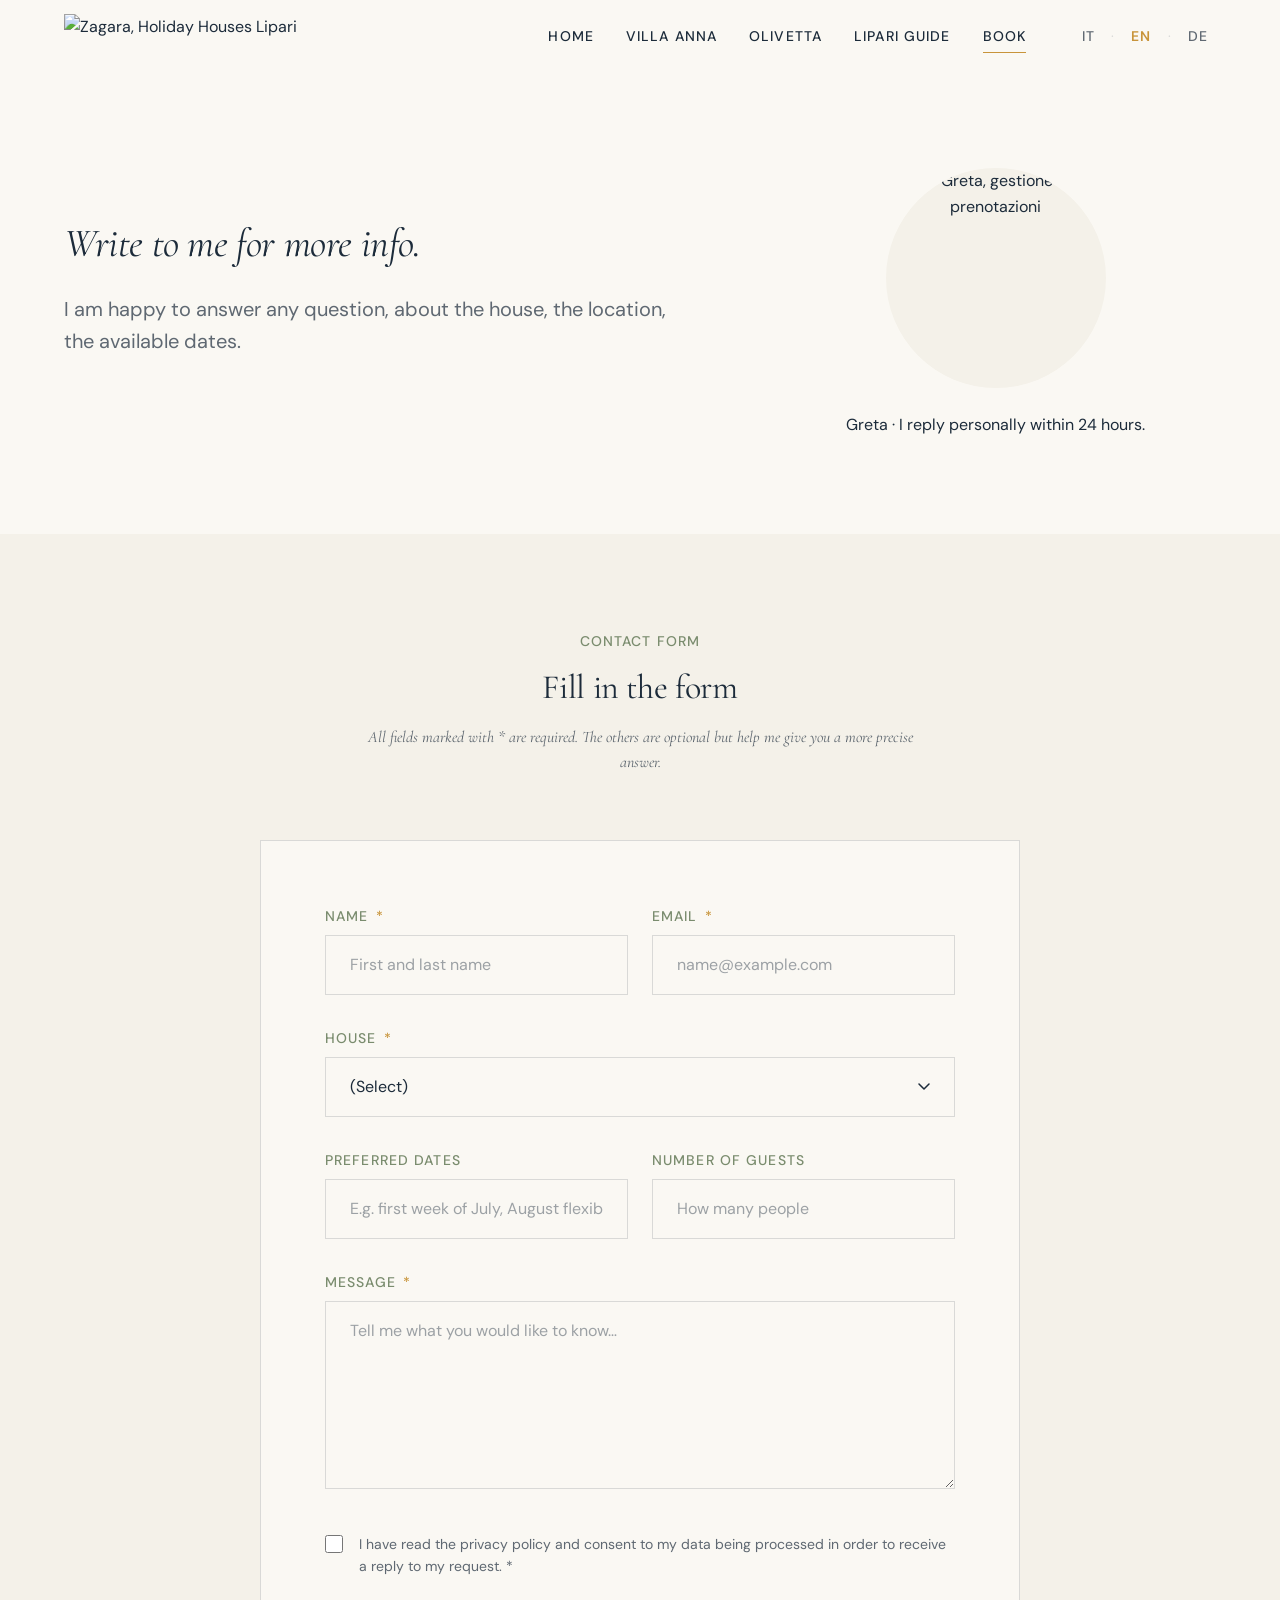
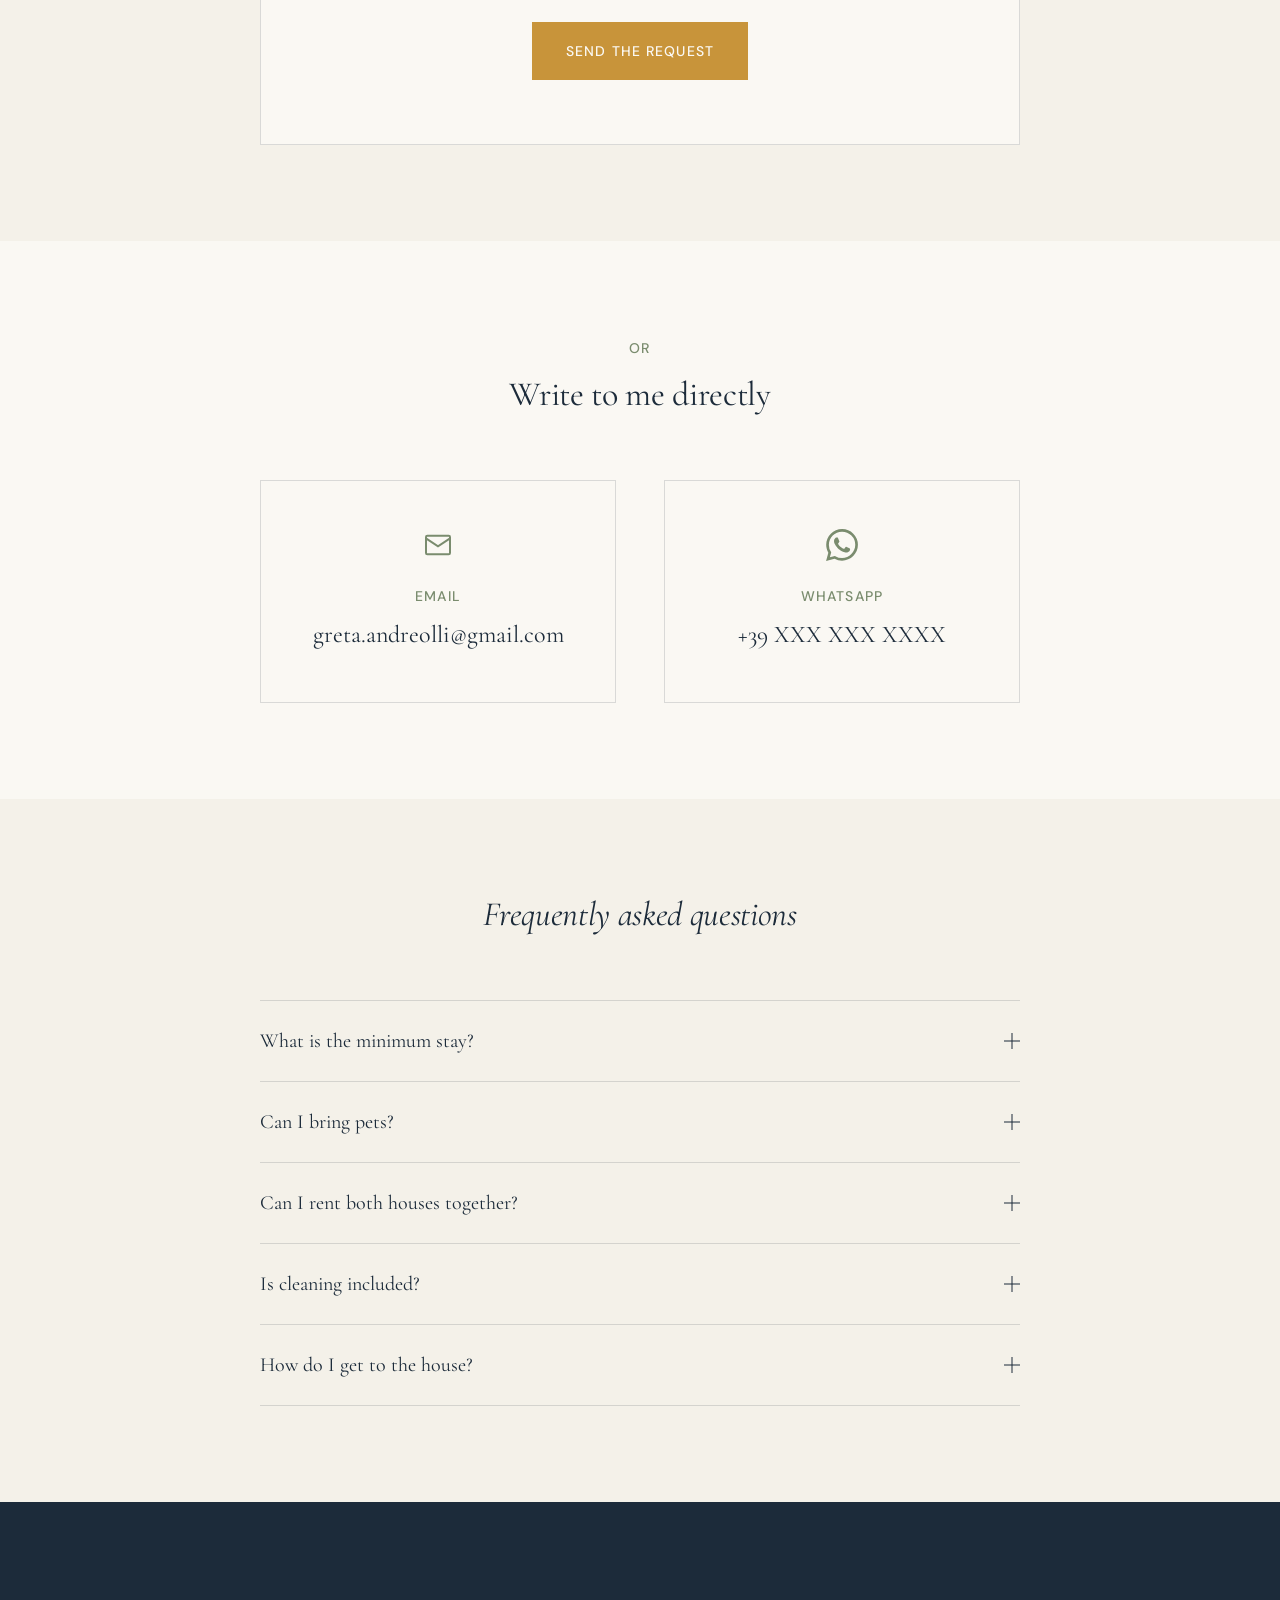
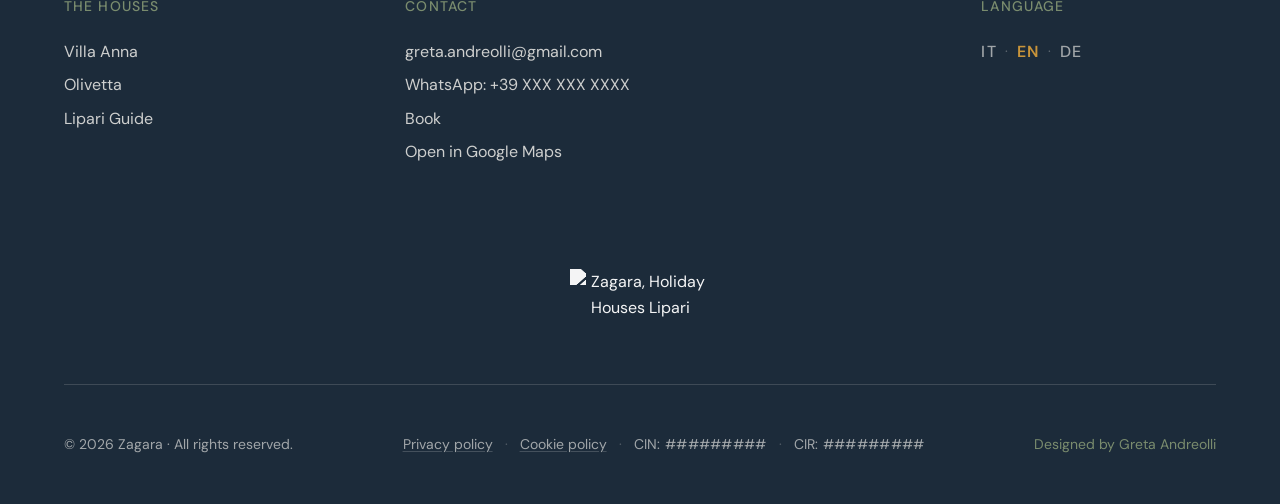
==== contatti.html @ 68ab2560 "Add files via upload" ====
<!DOCTYPE html>
<html lang="it" data-i18n-title="contact.title" data-i18n-description="contact.description">
<head>
  <meta charset="UTF-8">
  <meta name="viewport" content="width=device-width, initial-scale=1.0">
  <title>Contatti & Prenotazioni · Zagara Lipari</title>
  <meta name="description" content="Scrivimi per informazioni o prenotazioni a Villa Anna o Olivetta. Risposta entro 24 ore.">

  <link rel="icon" type="image/svg+xml" href="assets/svg/simbolo-logo.svg">

  <link rel="preconnect" href="https://fonts.googleapis.com">
  <link rel="preconnect" href="https://fonts.gstatic.com" crossorigin>
  <link href="https://fonts.googleapis.com/css2?family=Cormorant+Garamond:ital,wght@0,400;0,600;1,400&family=DM+Sans:wght@400;500;600;700&display=swap" rel="stylesheet">

  <link rel="stylesheet" href="css/1-variables.css">
  <link rel="stylesheet" href="css/2-reset.css">
  <link rel="stylesheet" href="css/3-base.css">
  <link rel="stylesheet" href="css/4-layout.css">
  <link rel="stylesheet" href="css/5-components.css">
  <link rel="stylesheet" href="css/7-contatti.css">
</head>
<body>

  <div id="site-header"></div>

  <main>

    <!-- ============================================================
         HERO CONTATTI
         Registro: singolare-Greta (coerente con firma "— Greta"
         delle CTA delle pagine casa).
         ============================================================ -->
    <section class="contact-hero">
      <div class="container">
        <div class="contact-hero__grid">

          <div class="fade-in">
            <h1 class="contact-hero__title" data-i18n="contact.heroTitle">
              Scrivimi per maggiori info.
            </h1>
            <p class="contact-hero__intro" data-i18n="contact.heroIntro">
              Sono disponibile a rispondere a qualsiasi domanda: sulla casa, sulla posizione, sui periodi disponibili. 
            </p>
          </div>

          <div class="contact-hero__photo">
           <div class="contact-hero__photo-wrapper">
             <img src="assets/jpg/foto-greta.jpg" alt="Greta, gestione e prenotazioni" width="220" height="220" fetchpriority="high">
           </div>
             <p class="contact-hero__caption" data-i18n="contact.photoCaption">
             Greta · Rispondo personalmente entro 24 ore.
             </p>
         </div>

        </div>
      </div>
    </section>

    <!-- ============================================================
         FORM DI CONTATTO — canale principale
         Backend: Formspree (AJAX).
         Quando hai l'endpoint, sostituisci INSERISCI_TUO_ENDPOINT
         nell'attributo action qui sotto (es. action="https://formspree.io/f/xayzqkpw").
         Il submit è gestito da JavaScript (vedi js/contact-form.js):
         intercetta l'invio, manda via fetch JSON, mostra messaggio
         inline di conferma o errore senza ricaricare la pagina.
         ============================================================ -->
    <section class="contact-form-section">
      <div class="container">
        <div class="contact-form-section__inner">

          <div class="section-header section-header--center fade-in">
            <span class="section-header__eyebrow" data-i18n="contact.formEyebrow">Modulo di contatto</span>
            <h2 class="section-header__title" data-i18n="contact.formTitle">Compila il modulo</h2>
            <p class="section-header__subtitle" data-i18n="contact.formSubtitle">
              Tutti i campi con * sono obbligatori. Gli altri sono opzionali ma aiutano a darti una risposta più precisa.
            </p>
          </div>

          <!-- Wrapper: contiene il form E i messaggi di stato.
               JS aggiunge .is-success o .is-error al wrapper per
               nascondere/mostrare le sezioni giuste. -->
          <div class="contact-form-wrapper fade-in delay-1" data-form-wrapper>

            <form class="contact-form"
                  action="https://formspree.io/f/INSERISCI_TUO_ENDPOINT"
                  method="POST"
                  data-contact-form
                  novalidate>

              <!-- Honeypot anti-spam: invisibile agli umani, i bot lo riempiono.
                   Se questo campo arriva non vuoto, JS interrompe l'invio. -->
              <div class="contact-form__honeypot" aria-hidden="true">
                <label for="cf-website">Non compilare questo campo</label>
                <input type="text" id="cf-website" name="_gotcha" tabindex="-1" autocomplete="off">
              </div>

              <!-- Riga 1: Nome + Email -->
              <div class="contact-form__row">
                <div class="contact-form__field">
                  <label for="cf-name" class="contact-form__label">
                    <span data-i18n="contact.fieldName">Nome</span>
                    <span class="contact-form__required" aria-hidden="true">*</span>
                  </label>
                  <input type="text"
                         id="cf-name"
                         name="name"
                         class="contact-form__input"
                         required
                         autocomplete="given-name"
                         data-i18n-attr="placeholder:contact.fieldNamePlaceholder"
                         placeholder="Nome e Cognome">
                </div>

                <div class="contact-form__field">
                  <label for="cf-email" class="contact-form__label">
                    <span data-i18n="contact.fieldEmail">Email</span>
                    <span class="contact-form__required" aria-hidden="true">*</span>
                  </label>
                  <input type="email"
                         id="cf-email"
                         name="email"
                         class="contact-form__input"
                         required
                         autocomplete="email"
                         data-i18n-attr="placeholder:contact.fieldEmailPlaceholder"
                         placeholder="nome@esempio.com">
                </div>
              </div>

              <!-- Riga 2: Casa (select) -->
              <div class="contact-form__field">
                <label for="cf-house" class="contact-form__label">
                  <span data-i18n="contact.fieldHouse">Casa</span>
                  <span class="contact-form__required" aria-hidden="true">*</span>
                </label>
                <select id="cf-house"
                        name="house"
                        class="contact-form__select"
                        required>
                  <option value="" disabled selected data-i18n="contact.fieldHouseOption0">— Seleziona —</option>
                  <option value="Villa Anna" data-i18n="contact.fieldHouseOption1">Villa Anna</option>
                  <option value="Olivetta" data-i18n="contact.fieldHouseOption2">Olivetta</option>
                  <option value="Entrambe" data-i18n="contact.fieldHouseOption3">Entrambe</option>
                  <option value="Non so ancora" data-i18n="contact.fieldHouseOption4">Non so ancora</option>
                </select>
              </div>

              <!-- Riga 3: Periodo + Ospiti -->
              <div class="contact-form__row">
                <div class="contact-form__field">
                  <label for="cf-period" class="contact-form__label">
                    <span data-i18n="contact.fieldPeriod">Periodo previsto</span>
                  </label>
                  <input type="text"
                         id="cf-period"
                         name="period"
                         class="contact-form__input"
                         data-i18n-attr="placeholder:contact.fieldPeriodPlaceholder"
                         placeholder="Es. prima settimana di luglio, agosto flessibile…">
                </div>

                <div class="contact-form__field">
                  <label for="cf-guests" class="contact-form__label">
                    <span data-i18n="contact.fieldGuests">Numero di ospiti</span>
                  </label>
                  <input type="number"
                         id="cf-guests"
                         name="guests"
                         class="contact-form__input"
                         min="1"
                         max="20"
                         inputmode="numeric"
                         data-i18n-attr="placeholder:contact.fieldGuestsPlaceholder"
                         placeholder="Quante persone">
                </div>
              </div>

              <!-- Riga 4: Messaggio -->
              <div class="contact-form__field">
                <label for="cf-message" class="contact-form__label">
                  <span data-i18n="contact.fieldMessage">Messaggio</span>
                  <span class="contact-form__required" aria-hidden="true">*</span>
                </label>
                <textarea id="cf-message"
                          name="message"
                          class="contact-form__textarea"
                          rows="6"
                          required
                          minlength="10"
                          data-i18n-attr="placeholder:contact.fieldMessagePlaceholder"
                          placeholder="Raccontami cosa ti serve sapere…"></textarea>
              </div>

              <!-- Riga 5: Consenso privacy -->
              <div class="contact-form__field contact-form__field--privacy">
                <label class="contact-form__checkbox-label" for="cf-privacy">
                  <input type="checkbox"
                         id="cf-privacy"
                         name="privacy"
                         class="contact-form__checkbox"
                         required>
                  <span class="contact-form__checkbox-text" data-i18n="contact.fieldPrivacy">
                    Ho letto la <a href="#" class="contact-form__privacy-link" data-i18n="contact.fieldPrivacyLink">privacy policy</a> e acconsento al trattamento dei miei dati per ricevere risposta alla mia richiesta. *
                  </span>
                </label>
              </div>

              <!-- Riga 6: Bottone invia -->
              <div class="contact-form__actions">
                <button type="submit" class="btn btn--primary contact-form__submit" data-form-submit>
                  <span class="contact-form__submit-label" data-i18n="contact.formSubmit">Invia la richiesta</span>
                  <span class="contact-form__submit-loader" aria-hidden="true">
                    <span class="contact-form__loader-dot"></span>
                    <span class="contact-form__loader-dot"></span>
                    <span class="contact-form__loader-dot"></span>
                  </span>
                </button>
              </div>

            </form>

            <!-- Messaggio di SUCCESSO inline (nascosto di default, JS lo mostra) -->
            <div class="contact-form-status contact-form-status--success" data-form-success role="status" aria-live="polite">
              <div class="contact-form-status__icon" aria-hidden="true">
                <svg viewBox="0 0 24 24" fill="none" stroke="currentColor" stroke-width="2" stroke-linecap="round" stroke-linejoin="round">
                  <path d="M5 12l5 5L20 7"/>
                </svg>
              </div>
              <h3 class="contact-form-status__title" data-i18n="contact.successTitle">
                Messaggio inviato.
              </h3>
              <p class="contact-form-status__text" data-i18n="contact.successText">
                Grazie per avermi scritto. Ti rispondo entro 24 ore con tutte le informazioni che ti servono.
              </p>
              <p class="contact-form-status__signature" data-i18n="contact.successSignature">
                — Greta
              </p>
            </div>

            <!-- Messaggio di ERRORE inline (nascosto di default, JS lo mostra) -->
            <div class="contact-form-status contact-form-status--error" data-form-error role="alert" aria-live="assertive">
              <div class="contact-form-status__icon" aria-hidden="true">
                <svg viewBox="0 0 24 24" fill="none" stroke="currentColor" stroke-width="2" stroke-linecap="round" stroke-linejoin="round">
                  <circle cx="12" cy="12" r="10"/>
                  <path d="M12 8v4"/>
                  <path d="M12 16h.01"/>
                </svg>
              </div>
              <h3 class="contact-form-status__title" data-i18n="contact.errorTitle">
                Qualcosa è andato storto.
              </h3>
              <p class="contact-form-status__text" data-i18n="contact.errorText">
                Non sono riuscita a inviare il messaggio. Puoi riprovare oppure scrivermi direttamente su WhatsApp o via email.
              </p>
              <button type="button" class="btn btn--dark contact-form-status__retry" data-form-retry data-i18n="contact.errorRetry">
                Riprova
              </button>
            </div>

          </div>

        </div>
      </div>
    </section>

    <!-- ============================================================
         CONTATTI RAPIDI — alternative al form
         Posizionati DOPO il form: chi vuole il canale veloce
         lo trova qui sotto, ma il canale principale è il form.
         ============================================================ -->
    <section class="contact-methods">
      <div class="container">

        <div class="section-header section-header--center fade-in">
          <span class="section-header__eyebrow" data-i18n="contact.methodsEyebrow">Oppure</span>
          <h2 class="section-header__title" data-i18n="contact.methodsTitle">Scrivimi direttamente</h2>
        </div>

        <div class="contact-methods__grid">

          <a href="mailto:greta.andreolli@gmail.com" class="contact-method fade-in">
            <div class="contact-method__icon">
              <svg viewBox="0 0 24 24" fill="none" stroke="currentColor" stroke-width="1.5" aria-hidden="true">
                <rect x="3" y="5" width="18" height="14" rx="1"/>
                <path d="M3 7l9 6 9-6"/>
              </svg>
            </div>
            <span class="contact-method__label" data-i18n="contact.methodEmailLabel">Email</span>
            <span class="contact-method__value">greta.andreolli@gmail.com</span>
          </a>

          <a href="https://wa.me/39XXXXXXXXXX"
             target="_blank"
             rel="noopener"
             class="contact-method fade-in delay-1">
            <div class="contact-method__icon">
              <svg viewBox="0 0 24 24" fill="currentColor" aria-hidden="true">
                <path d="M17.472 14.382c-.297-.149-1.758-.867-2.03-.967-.273-.099-.471-.148-.67.15-.197.297-.767.966-.94 1.164-.173.199-.347.223-.644.075-.297-.15-1.255-.463-2.39-1.475-.883-.788-1.48-1.761-1.653-2.059-.173-.297-.018-.458.13-.606.134-.133.298-.347.446-.52.149-.174.198-.298.298-.497.099-.198.05-.371-.025-.52-.075-.149-.669-1.612-.916-2.207-.242-.579-.487-.5-.669-.51-.173-.008-.371-.01-.57-.01-.198 0-.52.074-.792.372-.272.297-1.04 1.016-1.04 2.479 0 1.462 1.065 2.875 1.213 3.074.149.198 2.096 3.2 5.077 4.487.709.306 1.262.489 1.694.625.712.227 1.36.195 1.871.118.571-.085 1.758-.719 2.006-1.413.248-.694.248-1.289.173-1.413-.074-.124-.272-.198-.57-.347m-5.421 7.403h-.004a9.87 9.87 0 01-5.031-1.378l-.361-.214-3.741.982.998-3.648-.235-.374a9.86 9.86 0 01-1.51-5.26c.001-5.45 4.436-9.884 9.888-9.884 2.64 0 5.122 1.03 6.988 2.898a9.825 9.825 0 012.893 6.994c-.003 5.45-4.437 9.884-9.885 9.884m8.413-18.297A11.815 11.815 0 0012.05 0C5.495 0 .16 5.335.157 11.892c0 2.096.547 4.142 1.588 5.945L.057 24l6.305-1.654a11.882 11.882 0 005.683 1.448h.005c6.554 0 11.89-5.335 11.893-11.893a11.821 11.821 0 00-3.48-8.413Z"/>
              </svg>
            </div>
            <span class="contact-method__label" data-i18n="contact.methodWhatsappLabel">WhatsApp</span>
            <span class="contact-method__value">+39 XXX XXX XXXX</span>
          </a>

        </div>
      </div>
    </section>

    <!-- ============================================================
         FAQ — identica a prima
         ============================================================ -->
    <section class="contact-faq">
      <div class="container">
        <div class="contact-faq__inner">
          <h2 class="contact-faq__title fade-in" data-i18n="contact.faqTitle">
            Domande frequenti
          </h2>

          <div class="accordion fade-in delay-1">

            <div class="accordion__item">
              <button type="button" class="accordion__trigger">
                <span data-i18n="contact.faq1Q">Qual è il soggiorno minimo?</span>
                <span class="accordion__icon" aria-hidden="true"></span>
              </button>
              <div class="accordion__content">
                <div class="accordion__inner">
                  <p data-i18n="contact.faq1A">
                    7 notti. Preferisco il check-in il sabato, ma sono flessibile — scrivimi.
                  </p>
                </div>
              </div>
            </div>

            <div class="accordion__item">
              <button type="button" class="accordion__trigger">
                <span data-i18n="contact.faq2Q">Posso portare animali domestici?</span>
                <span class="accordion__icon" aria-hidden="true"></span>
              </button>
              <div class="accordion__content">
                <div class="accordion__inner">
                  <p data-i18n="contact.faq2A">
                    No, le case non accettano animali.
                  </p>
                </div>
              </div>
            </div>

            <div class="accordion__item">
              <button type="button" class="accordion__trigger">
                <span data-i18n="contact.faq3Q">È possibile affittare entrambe le case insieme?</span>
                <span class="accordion__icon" aria-hidden="true"></span>
              </button>
              <div class="accordion__content">
                <div class="accordion__inner">
                  <p data-i18n="contact.faq3A">
                    Sì. Se siete un gruppo numeroso che vuole le due case, scrivimi per un preventivo dedicato.
                  </p>
                </div>
              </div>
            </div>

            <div class="accordion__item">
              <button type="button" class="accordion__trigger">
                <span data-i18n="contact.faq4Q">È inclusa la pulizia?</span>
                <span class="accordion__icon" aria-hidden="true"></span>
              </button>
              <div class="accordion__content">
                <div class="accordion__inner">
                  <p data-i18n="contact.faq4A">
                    Sì, le pulizie finali sono incluse nel prezzo per entrambe le proprietà.
                  </p>
                </div>
              </div>
            </div>

             <div class="accordion__item">
              <button type="button" class="accordion__trigger">
                <span data-i18n="contact.faq5Q">Come si raggiunge la casa?</span>
                <span class="accordion__icon" aria-hidden="true"></span>
              </button>
              <div class="accordion__content">
                <div class="accordion__inner">
                  <p data-i18n="contact.faq5A">
                    Sulla strada che sale verso Pirrera, a circa 3-5 km dal centro di Lipari. Auto o motorino indispensabili.
                  </p>
                  <p class="accordion__cta">
                    <a href="https://maps.app.goo.gl/NJmhTpJ9hYoWaegK8"
                       target="_blank"
                       rel="noopener"
                       data-i18n="footer.mapsLink">Apri in Google Maps</a>
                  </p>
                </div>
              </div>
            </div>

          </div>
        </div>
      </div>
    </section>

  </main>

  <div id="site-footer"></div>

  <script src="js/template.js"></script>
  <script src="js/translation.js"></script>
  <script src="js/contact-form.js"></script>
</body>
</html>
---- css/1-variables.css ----
/* ==========================================================================
   1-variables.css
   Palette colori, tipografia, spacing e variabili globali del brand Zagara
   ========================================================================== */

:root {
  /* --- Palette colori (da brief) ----------------------------------------- */
 /* --- Palette colori (da brief) ----------------------------------------- */
  --color-bianco-calce: #FAF8F3;       /* Sfondo principale */
  --color-blu-notte: #1C2B3A;          /* Testi, header, elementi strutturali */
  --color-verde-salvia: #7A8C6E;       /* Accenti, bordi, dettagli botanici */
  --color-ocra-dorata: #C8943A;        /* CTA, highlights, accento caldo */
  --color-ocra-scura: #A87826;         /* Hover degli accenti ocra */

  /* Sfumature derivate (per placeholder, hover, sfondi alternativi) */
  --color-bianco-calce-soft: #F4F1E9;  /* Variante leggermente più scura per sezioni alterne */
  --color-placeholder: #E8E5DE;        /* Sfondo placeholder foto */
  --color-blu-notte-soft: rgba(28, 43, 58, 0.7);   /* Testi secondari */
  --color-blu-notte-faint: rgba(28, 43, 58, 0.15); /* Bordi sottili */
  --color-overlay: rgba(28, 43, 58, 0.4);          /* Overlay su immagini hero */

  /* --- Tipografia -------------------------------------------------------- */
  --font-display: 'Cormorant Garamond', Georgia, 'Times New Roman', serif;
  --font-body: 'DM Sans', -apple-system, BlinkMacSystemFont, 'Segoe UI', sans-serif;

  /* Scala tipografica desktop (Minor Third 1.200) */
  --fs-h1: 40px;
  --fs-h2: 34px;
  --fs-h3: 28px;
  --fs-h4: 24px;
  --fs-h5: 20px;
  --fs-body: 16px;
  --fs-small: 14px;

  /* Pesi */
  --fw-regular: 400;
  --fw-medium: 500;
  --fw-semibold: 600;
  --fw-bold: 700;

  /* Line height */
  --lh-display: 1.2;
  --lh-body: 1.6;
  --lh-tight: 1.3;

  /* Letter spacing */
  --ls-display: -0.01em;
  --ls-label: 0.08em;       /* Per label uppercase */
  --ls-label-wide: 0.15em;  /* Per label "tipografiche" molto spaziate */

  /* --- Spacing (scala basata su 8px) ------------------------------------ */
  --space-3xs: 4px;
  --space-2xs: 8px;
  --space-xs: 12px;
  --space-sm: 16px;
  --space-md: 24px;
  --space-lg: 32px;
  --space-xl: 48px;
  --space-2xl: 64px;
  --space-3xl: 96px;
  --space-4xl: 128px;

  /* --- Layout ----------------------------------------------------------- */
  --container-max: 1200px;
  --container-narrow: 760px;       /* Per blocchi di testo lungo (descrizioni, guida) */
  --container-padding: 24px;

  /* --- Bordi & Radius --------------------------------------------------- */
  --border-thin: 1px solid var(--color-blu-notte-faint);
  --radius-none: 0;
  --radius-sm: 2px;
  --radius-circle: 50%;

  /* --- Transizioni ------------------------------------------------------ */
  --ease-out: cubic-bezier(0.22, 0.61, 0.36, 1);
  --ease-in-out: cubic-bezier(0.65, 0, 0.35, 1);
  --transition-fast: 200ms var(--ease-out);
  --transition-medium: 400ms var(--ease-out);
  --transition-slow: 800ms var(--ease-out);

  /* --- Z-index ---------------------------------------------------------- */
  --z-header: 100;
  --z-mobile-menu: 200;
  --z-floating-cta: 90;

  /* --- Header height (per offset scroll) -------------------------------- */
  --header-height: 72px;
}

/* --- Scala tipografica mobile -------------------------------------------- */
@media (max-width: 768px) {
  :root {
    --fs-h1: 28px;
    --fs-h2: 24px;
    --fs-h3: 20px;
    --fs-h4: 18px;
    --fs-h5: 16px;
    --container-padding: 20px;
    --header-height: 64px;
  }
}
---- css/3-base.css ----
/* ==========================================================================
   3-base.css
   Stili base sugli elementi HTML grezzi (tipografia, body, link)
   ========================================================================== */

body {
  font-family: var(--font-body);
  font-size: var(--fs-body);
  font-weight: var(--fw-regular);
  line-height: var(--lh-body);
  color: var(--color-blu-notte);
  background-color: var(--color-bianco-calce);
}

/* --- Titoli: Cormorant Garamond Regular (mai bold sui titoli) ----------- */
h1, h2, h3, h4, h5 {
  font-family: var(--font-display);
  font-weight: var(--fw-regular);
  line-height: var(--lh-display);
  letter-spacing: var(--ls-display);
  color: var(--color-blu-notte);
}

h1 { font-size: var(--fs-h1); }
h2 { font-size: var(--fs-h2); }
h3 { font-size: var(--fs-h3); }
h4 { font-size: var(--fs-h4); }
h5 { font-size: var(--fs-h5); }

/* Italico per sottotitoli evocativi (es. tagline) */
.text-italic {
  font-style: italic;
}

/* --- Paragrafi --------------------------------------------------------- */
p {
  font-family: var(--font-body);
  font-size: var(--fs-body);
  line-height: var(--lh-body);
}

p + p {
  margin-top: var(--space-sm);
}

/* --- Link inline ------------------------------------------------------- */
a {
  color: var(--color-blu-notte);
  transition: color var(--transition-fast);
}

a:hover {
  color: var(--color-ocra-dorata);
}

/* Link con sottolineatura discreta (per testi inline nei contenuti) */
.link-underline {
  border-bottom: 1px solid currentColor;
  padding-bottom: 1px;
}

/* --- Label tipografica (uppercase, spaced) ----------------------------- */
.label {
  font-family: var(--font-body);
  font-size: var(--fs-small);
  font-weight: var(--fw-medium);
  text-transform: uppercase;
  letter-spacing: var(--ls-label);
  color: var(--color-verde-salvia);
}

.label-wide {
  letter-spacing: var(--ls-label-wide);
}

/* --- Strong & emphasis -------------------------------------------------- */
strong, b {
  font-weight: var(--fw-semibold);
}

em, i {
  font-style: italic;
}

/* --- Selezione testo ---------------------------------------------------- */
::selection {
  background-color: var(--color-ocra-dorata);
  color: var(--color-bianco-calce);
}

/* --- Hr orizzontali decorativi ----------------------------------------- */
hr {
  border: none;
  border-top: 1px solid var(--color-blu-notte-faint);
  margin: var(--space-2xl) 0;
}

/* --- Immagini ---------------------------------------------------------- */
img {
  display: block;
}

/* --- Liste (per FAQ, facilities, ecc.) -------------------------------- */
.list-clean li + li {
  margin-top: var(--space-2xs);
}
---- css/4-layout.css ----
/* ==========================================================================
   4-layout.css
   Container, sezioni, struttura generale, header e footer
   ========================================================================== */

/* --- Container --------------------------------------------------------- */
.container {
  width: 100%;
  max-width: var(--container-max);
  margin: 0 auto;
  padding-inline: var(--container-padding);
}

.container-narrow {
  width: 100%;
  max-width: var(--container-narrow);
  margin: 0 auto;
  padding-inline: var(--container-padding);
}

/* --- Sezioni ----------------------------------------------------------- */
.section {
  padding-block: var(--space-3xl);
}

.section-sm {
  padding-block: var(--space-2xl);
}

.section-lg {
  padding-block: var(--space-4xl);
}

.section-alt {
  background-color: var(--color-bianco-calce-soft);
}

@media (max-width: 768px) {
  .section {
    padding-block: var(--space-2xl);
  }
  .section-lg {
    padding-block: var(--space-3xl);
  }
}

/* --- Main: offset per header fixed ------------------------------------ */
main {
  padding-top: var(--header-height);
}

/* ==========================================================================
   HEADER
   ========================================================================== */

.site-header {
  position: fixed;
  top: 0;
  left: 0;
  right: 0;
  height: var(--header-height);
  background-color: var(--color-bianco-calce);
  border-bottom: 1px solid transparent;
  z-index: var(--z-header);
  transition: border-color var(--transition-medium),
              background-color var(--transition-medium);
}

.site-header.is-scrolled {
  border-bottom-color: var(--color-blu-notte-faint);
}

.site-header__inner {
  height: 100%;
  display: flex;
  align-items: center;
  justify-content: space-between;
  gap: var(--space-md);
}

/* Logo nell'header */
.site-header__logo {
  display: flex;
  align-items: center;
  height: 100%;
}

.site-header__logo svg,
.site-header__logo img {
  height: 44px;
  width: auto;
}

@media (max-width: 768px) {
  .site-header__logo svg,
  .site-header__logo img {
    height: 38px;
  }
}

/* Navigazione desktop
   La <nav> ora    FUORI dall'<header> (per risolvere il bug
   dello stacking context del drawer mobile). Su desktop la rendo
   posizionata fixed sulla stessa riga dell'header, larga come
   il container, con voci allineate a destra.
   pointer-events:none sul wrapper trasparente per non bloccare
   click sul logo che sta sotto, e pointer-events:auto sulle
   voci e sul lang switcher per renderle cliccabili. */
.site-nav {
  position: fixed;
  top: 0;
  left: 0;
  right: 0;
  height: var(--header-height);
  display: flex;
  align-items: center;
  justify-content: flex-end;
  gap: var(--space-xl);
  padding-inline: var(--container-padding);
  max-width: var(--container-max);
  margin: 0 auto;
  z-index: calc(var(--z-header) + 1);
  pointer-events: none;
}

.site-nav > * {
  pointer-events: auto;
}

.site-nav__list {
  display: flex;
  align-items: center;
  gap: var(--space-lg);
}

.site-nav__link {
  font-family: var(--font-body);
  font-size: var(--fs-small);
  font-weight: var(--fw-medium);
  text-transform: uppercase;
  letter-spacing: var(--ls-label);
  color: var(--color-blu-notte);
  position: relative;
  padding-block: var(--space-2xs);
  transition: color var(--transition-fast);
}

.site-nav__link::after {
  content: "";
  position: absolute;
  left: 0;
  bottom: 0;
  width: 0;
  height: 1px;
  background-color: var(--color-ocra-dorata);
  transition: width var(--transition-medium);
}

.site-nav__link:hover,
.site-nav__link.is-active {
  color: var(--color-blu-notte);
}

.site-nav__link:hover::after,
.site-nav__link.is-active::after {
  width: 100%;
}

/* Lang switcher */
.lang-switcher {
  display: flex;
  align-items: center;
  gap: var(--space-2xs);
  font-family: var(--font-body);
  font-size: var(--fs-small);
  letter-spacing: var(--ls-label);
}

.lang-switcher__btn {
  font-family: var(--font-body);
  font-size: var(--fs-small);
  font-weight: var(--fw-medium);
  text-transform: uppercase;
  letter-spacing: var(--ls-label);
  color: var(--color-blu-notte-soft);
  padding: var(--space-3xs) var(--space-2xs);
  transition: color var(--transition-fast);
}

.lang-switcher__btn:hover {
  color: var(--color-blu-notte);
}

.lang-switcher__btn.is-active {
  color: var(--color-ocra-dorata);
  font-weight: var(--fw-semibold);
}

.lang-switcher__sep {
  color: var(--color-blu-notte-faint);
}

/* --- Hamburger (solo mobile) ------------------------------------------- */
.hamburger {
  display: none;
  width: 44px;
  height: 44px;
  align-items: center;
  justify-content: center;
  position: relative;
  z-index: calc(var(--z-mobile-menu) + 1);
}

.hamburger__lines {
  position: relative;
  width: 24px;
  height: 14px;
}

.hamburger__lines span {
  position: absolute;
  left: 0;
  width: 100%;
  height: 1px;
  background-color: var(--color-blu-notte);
  transition: transform var(--transition-medium),
              opacity var(--transition-fast),
              top var(--transition-medium);
}

.hamburger__lines span:nth-child(1) { top: 0; }
.hamburger__lines span:nth-child(2) { top: 50%; }
.hamburger__lines span:nth-child(3) { top: 100%; }

.hamburger.is-open .hamburger__lines span:nth-child(1) {
  top: 50%;
  transform: rotate(45deg);
}

.hamburger.is-open .hamburger__lines span:nth-child(2) {
  opacity: 0;
}

.hamburger.is-open .hamburger__lines span:nth-child(3) {
  top: 50%;
  transform: rotate(-45deg);
}

/* --- Mobile menu drawer ------------------------------------------------ */
@media (max-width: 900px) {
  .hamburger {
    display: flex;
  }

  .site-nav {
    position: fixed;
    top: 0;
    right: 0;
    bottom: 0;
    left: auto;
    width: 100%;
    max-width: 380px;
    height: 100%;
    margin: 0;
    padding-inline: 0;
    pointer-events: auto;
    background-color: var(--color-bianco-calce);
    border-left: 1px solid var(--color-blu-notte-faint);
    flex-direction: column;
    align-items: flex-start;
    justify-content: flex-start;
    gap: var(--space-xl);
    padding: calc(var(--header-height) + var(--space-xl)) var(--space-xl) var(--space-xl);
    transform: translateX(100%);
    transition: transform var(--transition-medium);
    z-index: 1000;
    overflow-y: auto;
  }

  .site-nav.is-open {
    transform: translateX(0);
  }

  .site-nav__list {
    flex-direction: column;
    align-items: flex-start;
    gap: var(--space-md);
    width: 100%;
  }

  .site-nav__link {
    font-family: var(--font-display);
    font-size: var(--fs-h3);
    font-weight: var(--fw-regular);
    text-transform: none;
    letter-spacing: 0;
  }

  .site-nav__link::after {
    display: none;
  }

  .lang-switcher {
    padding-top: var(--space-md);
    border-top: 1px solid var(--color-blu-notte-faint);
    width: 100%;
  }
}

/* Body lock quando menu mobile aperto */
body.is-menu-open {
  overflow: hidden;
}

/* Backdrop quando menu mobile aperto */
.menu-backdrop {
  display: none;
  position: fixed;
  inset: 0;
  background-color: var(--color-overlay);
  z-index: 900;
  opacity: 0;
  transition: opacity var(--transition-medium);
}

@media (max-width: 900px) {
  body.is-menu-open .menu-backdrop {
    display: block;
    opacity: 1;
  }
}

/* ==========================================================================
   FOOTER — versione aggiornata
   ==========================================================================

   Cosa è cambiato rispetto a prima:
   - .site-footer__tagline RIMOSSO (era ridondante con l'hero della home)
   - .site-footer__top: 4 colonne ridistribuite con larghezze nuove
   - .site-footer__bottom: 3 gruppi (copyright | legale | credit)
   - .site-footer__legal: nuovo, raccoglie privacy + cookie + CIN + CIR
   - Tutto in flex con flex-wrap per gestire elegantemente il mobile

   ========================================================================== */

.site-footer {
  background-color: var(--color-blu-notte);
  color: var(--color-bianco-calce);
  padding-block: var(--space-3xl) var(--space-xl);
}

/* --- Top: due tier verticali --------------------------------------------
   Struttura:
   1. Tier info: 3 colonne (Le case | Contatti | Lingua), equidistribuite
   2. Tier brand: simbolo + logotipo centrati come firma del footer
   I due tier sono separati da uno spazio respiro e da una linea sottile.
   ------------------------------------------------------------------------ */
.site-footer__top {
  display: flex;
  flex-direction: column;
  gap: var(--space-2xl);
  padding-bottom: var(--space-2xl);
  border-bottom: 1px solid rgba(250, 248, 243, 0.15);
}

/* Tier 1: tre colonne di info proporzionate al peso del contenuto
   - "Le case": 3 link brevi
   - "Contatti": 4 link tra cui l'email che è il pi  lungo
   - "Lingua": solo IT · EN · DE, molto compatto
   Le proporzioni 1 / 1.8 / 0.8 bilanciano otticamente le tre colonne. */
.site-footer__info {
  display: grid;
  grid-template-columns: 1fr 1.8fr 0.8fr;
  gap: var(--space-xl);
}

@media (max-width: 768px) {
  .site-footer__info {
    grid-template-columns: 1fr;
    gap: var(--space-xl);
    text-align: center;
  }
  /* Il lang switcher (IT · EN · DE)    un flex container,
     quindi text-align non lo influenza: lo centriamo esplicitamente */
  .site-footer__lang {
    justify-content: center;
  }
}

/* --- Colonna Brand -----------------------------------------------------
   Simbolo + logotipo "ZAGARA" impilati e centrati nella loro colonna.
   Stessa composizione dell'hero della home (in scala ridotta) per
   creare una rima visiva tra apertura e chiusura del sito.

   Il logotipo SVG nel file ZAGARA.svg ha i colori originali; lo portiamo
   in bianco-calce con `filter` per essere leggibile sul fondo blu notte
   del footer (stessa tecnica usata nell'hero).
   ----------------------------------------------------------------------- */
/* --- Tier 2: Brand come firma del footer ---------------------------------
   Simbolo + logotipo impilati e centrati. Funge da sigillo di chiusura
   dell'identità, prima del bottom legale.
   ------------------------------------------------------------------------ */
.site-footer__brand {
  display: flex;
  flex-direction: column;
  align-items: center;
  gap: var(--space-sm);
  text-align: center;
  padding-top: var(--space-md);
}

.site-footer__symbol {
  width: 72px;
  height: auto;
}

.site-footer__logotype {
  width: 140px;
  height: auto;
  /* Bianco-calce per essere leggibile sul blu notte del footer */
  filter: brightness(0) invert(1) opacity(0.95);
}

/* --- Titoli colonne ---------------------------------------------------- */
.site-footer__col-title {
  font-family: var(--font-body);
  font-size: var(--fs-small);
  font-weight: var(--fw-medium);
  text-transform: uppercase;
  letter-spacing: var(--ls-label);
  color: var(--color-verde-salvia);
  margin-bottom: var(--space-md);
}

/* --- Liste link -------------------------------------------------------- */
.site-footer__list li + li {
  margin-top: var(--space-2xs);
}

.site-footer__list a {
  color: var(--color-bianco-calce);
  opacity: 0.8;
  transition: opacity var(--transition-fast), color var(--transition-fast);
  font-size: var(--fs-body);
}

.site-footer__list a:hover {
  opacity: 1;
  color: var(--color-ocra-dorata);
}

/* --- Lang switcher ----------------------------------------------------- */
.site-footer__lang {
  display: flex;
  align-items: center;
  gap: var(--space-2xs);
}

.site-footer__lang .lang-switcher__btn {
  color: var(--color-bianco-calce);
  opacity: 0.6;
  background: none;
  border: none;
  padding: 0;
  cursor: pointer;
  font-family: var(--font-body);
  font-size: var(--fs-body);
  transition: opacity var(--transition-fast), color var(--transition-fast);
}

.site-footer__lang .lang-switcher__btn:hover {
  opacity: 1;
}

.site-footer__lang .lang-switcher__btn.is-active {
  color: var(--color-ocra-dorata);
  opacity: 1;
}

.site-footer__lang .lang-switcher__sep {
  color: var(--color-bianco-calce);
  opacity: 0.3;
}

/* ==========================================================================
   BOTTOM: copyright | legale (policy + CIN/CIR) | credit
   Layout: flex con justify-content: space-between e flex-wrap.
   Su desktop sta in una riga sola se c'è spazio; quando va a capo,
   ogni gruppo resta unito.
   ========================================================================== */

.site-footer__bottom {
  margin-top: var(--space-xl);
  display: flex;
  justify-content: space-between;
  align-items: center;
  flex-wrap: wrap;
  gap: var(--space-md) var(--space-xl);
}

/* Mobile: tutto impilato a sinistra */
@media (max-width: 900px) {
  .site-footer__bottom {
    flex-direction: column;
    align-items: flex-start;
    gap: var(--space-md);
  }
}

/* --- Gruppo 1: copyright ----------------------------------------------- */
.site-footer__copyright {
  font-size: var(--fs-small);
  color: var(--color-bianco-calce);
  opacity: 0.6;
  margin: 0;
}

/* --- Gruppo 2: legale (policy + CIN/CIR sulla stessa riga) ------------- */
.site-footer__legal {
  font-size: var(--fs-small);
  color: var(--color-bianco-calce);
  opacity: 0.6;
  margin: 0;
  display: flex;
  flex-wrap: wrap;
  align-items: center;
  gap: var(--space-2xs) var(--space-xs);
}

.site-footer__legal a {
  color: var(--color-bianco-calce);
  text-decoration: underline;
  text-underline-offset: 2px;
  text-decoration-color: rgba(250, 248, 243, 0.3);
  transition: color var(--transition-fast),
              text-decoration-color var(--transition-fast);
}

.site-footer__legal a:hover {
  color: var(--color-ocra-dorata);
  text-decoration-color: var(--color-ocra-dorata);
}

.site-footer__legal-sep {
  opacity: 0.4;
}

.site-footer__legal-code {
  /* I codici CIN/CIR sono dati ufficiali, non link.
     Letter-spacing leggero per leggibilità dei numeri */
  letter-spacing: 0.02em;
  font-variant-numeric: tabular-nums;
}

/* --- Gruppo 3: credit -------------------------------------------------- */
.site-footer__credit {
  font-size: var(--fs-small);
  color: var(--color-verde-salvia);
  margin: 0;
}

.site-footer__credit a {
  color: var(--color-verde-salvia);
  border-bottom: 1px solid transparent;
  transition: border-color var(--transition-fast);
}

.site-footer__credit a:hover {
  border-bottom-color: var(--color-verde-salvia);
}
---- css/5-components.css ----
/* ==========================================================================
   5-components.css
   Componenti riutilizzabili: bottoni, card, accordion, placeholder, etc.
   ========================================================================== */

/* ==========================================================================
   BOTTONI / CTA
   ========================================================================== */

.btn {
  display: inline-flex;
  align-items: center;
  justify-content: center;
  gap: var(--space-2xs);
  font-family: var(--font-body);
  font-size: var(--fs-small);
  font-weight: var(--fw-medium);
  text-transform: uppercase;
  letter-spacing: var(--ls-label);
  padding: var(--space-sm) var(--space-lg);
  border: 1px solid currentColor;
  background-color: transparent;
  color: var(--color-blu-notte);
  cursor: pointer;
  transition: background-color var(--transition-medium),
              border-color var(--transition-medium),
              color var(--transition-medium);
  text-decoration: none;
  white-space: nowrap;
}

.btn:hover {
  background-color: var(--color-blu-notte);
  color: var(--color-bianco-calce);
}

.btn--primary {
  background-color: var(--color-ocra-dorata);
  border-color: var(--color-ocra-dorata);
  color: var(--color-bianco-calce);
  border-width: 2px;
}

.btn--primary:hover {
  background-color: var(--color-ocra-scura);
  border-color: var(--color-ocra-scura);
  color: var(--color-bianco-calce);
  border-width: 2px;
}

.btn--dark {
  background-color: var(--color-bianco-calce);
  border-color: var(--color-ocra-dorata);
  color: var(--color-ocra-dorata);
  border-width: 2px;
}

.btn--dark:hover {
  background-color: var(--color-bianco-calce);
  border-color: var(--color-ocra-scura);
  color: var(--color-ocra-scura);
  border-width: 2px;
}

/* Variante LIGHT (su sfondo scuro / hero, qualora servisse riusarla)
   Mantenuta per retrocompatibilità con eventuali altri usi */
.btn--light {
  border-color: var(--color-bianco-calce);
  color: var(--color-bianco-calce);
}

.btn--light:hover {
  background-color: var(--color-bianco-calce);
  color: var(--color-blu-notte);
}

/* Variante "ghost" — solo testo con freccia */
.btn-ghost {
  display: inline-flex;
  align-items: center;
  gap: var(--space-2xs);
  font-family: var(--font-body);
  font-size: var(--fs-small);
  font-weight: var(--fw-medium);
  text-transform: uppercase;
  letter-spacing: var(--ls-label);
  color: var(--color-blu-notte);
  padding-bottom: var(--space-3xs);
  border-bottom: 1px solid var(--color-blu-notte);
  transition: color var(--transition-fast),
              border-color var(--transition-fast),
              gap var(--transition-fast);
}

.btn-ghost:hover {
  color: var(--color-ocra-dorata);
  border-bottom-color: var(--color-ocra-dorata);
  gap: var(--space-sm);
}

.property-card:hover .btn-ghost {
  color: var(--color-ocra-dorata);
  border-bottom-color: var(--color-ocra-dorata);
  gap: var(--space-sm);
}

.property-card:hover .btn-ghost__arrow {
  transform: translateX(4px);
}

.btn-ghost__arrow {
  display: inline-block;
  transition: transform var(--transition-fast);
}

.btn-ghost:hover .btn-ghost__arrow {
  transform: translateX(4px);
}

/* ==========================================================================
   PLACEHOLDER FOTO
   ========================================================================== */

.photo-placeholder {
  position: relative;
  width: 100%;
  background-color: var(--color-placeholder);
  display: flex;
  align-items: center;
  justify-content: center;
  overflow: hidden;
  border: 1px solid var(--color-blu-notte-faint);
}

.photo-placeholder::before {
  content: "";
  position: absolute;
  inset: 0;
  background-image:
    repeating-linear-gradient(
      45deg,
      transparent,
      transparent 14px,
      rgba(122, 140, 110, 0.08) 14px,
      rgba(122, 140, 110, 0.08) 15px
    );
  pointer-events: none;
}

.photo-placeholder__label {
  position: relative;
  font-family: var(--font-body);
  font-size: var(--fs-small);
  font-weight: var(--fw-medium);
  text-transform: uppercase;
  letter-spacing: var(--ls-label);
  color: var(--color-verde-salvia);
  text-align: center;
  padding: var(--space-md);
  background-color: var(--color-placeholder);
  border: 1px solid rgba(122, 140, 110, 0.3);
  max-width: 80%;
}

/* Aspect ratios per i placeholder */
.aspect-hero {
  aspect-ratio: 16 / 9;
}

.aspect-hero-tall {
  aspect-ratio: 3 / 2;
}

.aspect-square {
  aspect-ratio: 1 / 1;
}

.aspect-portrait {
  aspect-ratio: 3 / 4;
}

.aspect-landscape {
  aspect-ratio: 4 / 3;
}

@media (max-width: 768px) {
  .aspect-hero {
    aspect-ratio: 4 / 5;
  }
}

/* ==========================================================================
   CARD PROPRIETÀ (home)
   ========================================================================== */

.property-card {
  display: flex;
  flex-direction: column;
  background-color: transparent;
  transition: transform var(--transition-medium);
}

.property-card__media {
  margin-bottom: var(--space-md);
  overflow: hidden;
}

.property-card__media .property-card__img {
  transition: transform var(--transition-slow);
}

.property-card:hover .property-card__img {
  transform: scale(1.02);
}

.property-card__label {
  font-family: var(--font-body);
  font-size: var(--fs-small);
  font-weight: var(--fw-medium);
  text-transform: uppercase;
  letter-spacing: var(--ls-label);
  color: var(--color-verde-salvia);
  margin-bottom: var(--space-2xs);
}

.property-card__title {
  font-family: var(--font-display);
  font-size: var(--fs-h2);
  margin-bottom: var(--space-2xs);
}

.property-card__meta {
  font-family: var(--font-body);
  font-size: var(--fs-small);
  font-weight: var(--fw-regular);
  color: var(--color-blu-notte-soft);
  margin-bottom: var(--space-sm);
  letter-spacing: 0.02em;
  transition: color var(--transition-fast);
}

.property-card__desc {
  margin-bottom: var(--space-md);
  color: var(--color-blu-notte-soft);
  max-width: 480px;
  white-space: pre-line;
}
/* ==========================================================================
   ACCORDION (FAQ)
   ========================================================================== */

.accordion {
  border-top: 1px solid var(--color-blu-notte-faint);
}

.accordion__item {
  border-bottom: 1px solid var(--color-blu-notte-faint);
}

.accordion__trigger {
  width: 100%;
  display: flex;
  align-items: center;
  justify-content: space-between;
  gap: var(--space-md);
  padding: var(--space-md) 0;
  font-family: var(--font-display);
  font-size: var(--fs-h5);
  font-weight: var(--fw-regular);
  color: var(--color-blu-notte);
  text-align: left;
  cursor: pointer;
  transition: color var(--transition-fast);
}

.accordion__trigger:hover {
  color: var(--color-ocra-dorata);
}

.accordion__icon {
  flex-shrink: 0;
  width: 16px;
  height: 16px;
  position: relative;
}

.accordion__icon::before,
.accordion__icon::after {
  content: "";
  position: absolute;
  background-color: currentColor;
  transition: transform var(--transition-medium);
}

.accordion__icon::before {
  top: 50%;
  left: 0;
  width: 100%;
  height: 1px;
  transform: translateY(-50%);
}

.accordion__icon::after {
  left: 50%;
  top: 0;
  width: 1px;
  height: 100%;
  transform: translateX(-50%);
}

.accordion__item.is-open .accordion__icon::after {
  transform: translateX(-50%) rotate(90deg);
}

.accordion__content {
  max-height: 0;
  overflow: hidden;
  transition: max-height var(--transition-medium);
}

.accordion__inner {
  padding-bottom: var(--space-lg);
  color: var(--color-blu-notte-soft);
  max-width: var(--container-narrow);
}

.accordion__inner p + p {
  margin-top: var(--space-sm);
}

/* Link CTA inline dentro una FAQ (es. "Apri in Google Maps"):
   spaziato dal paragrafo precedente, sottolineato in ocra dorata
   per essere riconoscibile come azione. */
.accordion__cta {
  margin-top: var(--space-md);
}

.accordion__cta a {
  color: var(--color-ocra-dorata);
  text-decoration: underline;
  text-underline-offset: 3px;
  font-weight: var(--fw-medium);
}

.accordion__cta a:hover {
  text-decoration-thickness: 2px;
}

/* ==========================================================================
   FLOATING WHATSAPP (mobile)
   ========================================================================== */

.whatsapp-float {
  display: none;
  position: fixed;
  bottom: var(--space-md);
  right: var(--space-md);
  width: 56px;
  height: 56px;
  border-radius: 50%;
  background-color: #25D366;
  color: var(--color-bianco-calce);
  align-items: center;
  justify-content: center;
  box-shadow: 0 4px 16px rgba(28, 43, 58, 0.2);
  z-index: var(--z-floating-cta);
  transition: transform var(--transition-fast),
              box-shadow var(--transition-fast);
}

.whatsapp-float:hover {
  transform: scale(1.05);
  box-shadow: 0 6px 20px rgba(28, 43, 58, 0.25);
  color: var(--color-bianco-calce);
}

.whatsapp-float svg {
  width: 28px;
  height: 28px;
}

@media (max-width: 900px) {
  .whatsapp-float {
    display: flex;
  }
}

/* ==========================================================================
   FADE-IN AL SCROLL (micro-animazione)
   ========================================================================== */

.fade-in {
  opacity: 0;
  transform: translateY(20px);
  transition: opacity 800ms var(--ease-out),
              transform 800ms var(--ease-out);
}

.fade-in.is-visible {
  opacity: 1;
  transform: translateY(0);
}

/* Stagger per gruppi */
.fade-in.delay-1 { transition-delay: 100ms; }
.fade-in.delay-2 { transition-delay: 200ms; }
.fade-in.delay-3 { transition-delay: 300ms; }
.fade-in.delay-4 { transition-delay: 400ms; }

@media (prefers-reduced-motion: reduce) {
  .fade-in {
    opacity: 1;
    transform: none;
    transition: none;
  }
}

/* ==========================================================================
   GALLERY GRID
   ========================================================================== */

.gallery-grid {
  display: grid;
  grid-template-columns: repeat(2, 1fr);
  gap: var(--space-md);
}

.gallery-grid--3 {
  grid-template-columns: repeat(3, 1fr);
}

@media (max-width: 768px) {
  .gallery-grid,
  .gallery-grid--3 {
    grid-template-columns: 1fr;
    gap: var(--space-sm);
  }
}

/* ==========================================================================
   SECTION HEADER (eyebrow + titolo + sottotitolo)
   ========================================================================== */

.section-header {
  margin-bottom: var(--space-2xl);
  max-width: var(--container-narrow);
}

.section-header--center {
  margin-inline: auto;
  text-align: center;
}

.section-header__eyebrow {
  font-family: var(--font-body);
  font-size: var(--fs-small);
  font-weight: var(--fw-medium);
  text-transform: uppercase;
  letter-spacing: var(--ls-label);
  color: var(--color-verde-salvia);
  margin-bottom: var(--space-sm);
  display: block;
}

.section-header__title {
  margin-bottom: var(--space-sm);
}

.section-header__subtitle {
  font-family: var(--font-display);
  font-size: var(--fs-h4);
  font-style: italic;
  color: var(--color-blu-notte-soft);
}

/* ==========================================================================
   BLOCKQUOTE / PULL QUOTE (per descrizioni evocative)
   ========================================================================== */

.pull-quote {
  font-family: var(--font-display);
  font-size: var(--fs-h3);
  font-style: italic;
  line-height: var(--lh-tight);
  color: var(--color-blu-notte);
  max-width: var(--container-narrow);
  padding-left: var(--space-md);
  border-left: 1px solid var(--color-ocra-dorata);
}

/* ==========================================================================
   FACILITY LIST (per camere/bagni/incluso)
   ========================================================================== */

.facility-list {
  display: grid;
  gap: var(--space-md);
}

.facility-list__item {
  padding-bottom: var(--space-md);
  border-bottom: 1px solid var(--color-blu-notte-faint);
}

.facility-list__item:last-child {
  border-bottom: none;
  padding-bottom: 0;
}

.facility-list__label {
  font-family: var(--font-body);
  font-size: var(--fs-small);
  font-weight: var(--fw-medium);
  text-transform: uppercase;
  letter-spacing: var(--ls-label);
  color: var(--color-verde-salvia);
  margin-bottom: var(--space-2xs);
}

.facility-list__value {
  font-size: var(--fs-body);
  color: var(--color-blu-notte);
}

/* ==========================================================================
   PRICE TABLE
   ========================================================================== */

.price-table {
  display: grid;
  gap: 0;
  border-top: 1px solid var(--color-blu-notte-faint);
}

.price-table__row {
  display: grid;
  grid-template-columns: 1fr auto;
  align-items: baseline;
  gap: var(--space-md);
  padding: var(--space-md) 0;
  border-bottom: 1px solid var(--color-blu-notte-faint);
}

.price-table__period {
  font-family: var(--font-display);
  font-size: var(--fs-h5);
  color: var(--color-blu-notte);
}

.price-table__amount {
  font-family: var(--font-body);
  font-size: var(--fs-h4);
  font-weight: var(--fw-semibold);
  color: var(--color-blu-notte);
}

.price-table__note {
  font-size: var(--fs-small);
  color: var(--color-blu-notte-soft);
  font-style: italic;
  margin-top: var(--space-md);
}
---- css/7-contatti.css ----
/* ==========================================================================
   7-contatti.css
   Stili specifici della pagina CONTATTI / PRENOTA
   ========================================================================== */


/* ==========================================================================
   HERO CONTATTI
   Foto Greta a destra, titolo + intro a sinistra
   ========================================================================== */

.contact-hero {
  padding-block: var(--space-3xl);
}

.contact-hero__grid {
  display: grid;
  grid-template-columns: 1.4fr 1fr;
  gap: var(--space-3xl);
  align-items: center;
}

@media (max-width: 900px) {
  .contact-hero__grid {
    grid-template-columns: 1fr;
    gap: var(--space-2xl);
  }
}

.contact-hero__title {
  font-family: var(--font-display);
  font-size: var(--fs-h1);
  font-style: italic;
  font-weight: var(--fw-regular);
  margin-bottom: var(--space-md);
  line-height: var(--lh-tight);
}

.contact-hero__intro {
  font-size: var(--fs-h5);
  line-height: var(--lh-body);
  color: var(--color-blu-notte-soft);
  margin-bottom: var(--space-lg);
}

/* --- Foto Greta circolare ---------------------------------------------- */

.contact-hero__photo {
  display: flex;
  flex-direction: column;
  align-items: center;
  text-align: center;
}

.contact-hero__photo .photo-placeholder {
  width: 220px;
  height: 220px;
  border-radius: 50%;
  margin-bottom: var(--space-md);
  overflow: hidden;
}

.contact-hero__photo-wrapper {
  width: 220px;
  height: 220px;
  border-radius: 50%;
  margin-bottom: var(--space-md);
  overflow: hidden;
  background-color: var(--color-bianco-calce-soft);
}

.contact-hero__photo-wrapper img {
  width: 100%;
  height: 100%;
  object-fit: cover;
  display: block;
}


/* ==========================================================================
   SECTION HEADER — variante con subtitle per pagina contatti
   (riusa .section-header e .section-header--center da 5-components.css)
   ========================================================================== */

.section-header__subtitle {
  font-size: var(--fs-body);
  color: var(--color-blu-notte-soft);
  margin-top: var(--space-sm);
  max-width: 560px;
  margin-inline: auto;
  line-height: var(--lh-body);
}


/* ==========================================================================
   FORM SECTION — canale principale
   Sfondo bianco-calce-soft per dare presenza alla sezione,
   form centrato con larghezza limitata per leggibilità.
   ========================================================================== */

.contact-form-section {
  padding-block: var(--space-3xl);
  background-color: var(--color-bianco-calce-soft);
}

.contact-form-section__inner {
  max-width: var(--container-narrow);
  margin: 0 auto;
}

.contact-form-section .section-header {
  margin-bottom: var(--space-2xl);
}


/* ==========================================================================
   FORM WRAPPER
   Contiene il <form> + i due messaggi di stato (success/error).
   JS aggiunge .is-success o .is-error al wrapper per swappare cosa
   è visibile.
   ========================================================================== */

.contact-form-wrapper {
  position: relative;
}

/* Stato default: form visibile, messaggi nascosti */
.contact-form-wrapper .contact-form-status {
  display: none;
}

/* Stato success: form nascosto, messaggio success visibile */
.contact-form-wrapper.is-success .contact-form {
  display: none;
}
.contact-form-wrapper.is-success .contact-form-status--success {
  display: flex;
}

/* Stato error: form visibile (per consentire correzione) + alert sopra */
.contact-form-wrapper.is-error .contact-form-status--error {
  display: flex;
  margin-bottom: var(--space-xl);
}


/* ==========================================================================
   FORM — campi, label, input
   ========================================================================== */

.contact-form {
  background-color: var(--color-bianco-calce);
  padding: var(--space-2xl);
  border: 1px solid var(--color-blu-notte-faint);
  display: flex;
  flex-direction: column;
  gap: var(--space-lg);
}

@media (max-width: 768px) {
  .contact-form {
    padding: var(--space-lg);
    gap: var(--space-md);
  }
}

/* --- Honeypot anti-spam: nascosto agli umani ---------------------------
   Usiamo position: absolute + left: -9999px (e non display:none)
   perché alcuni bot saltano i campi display:none ma compilano comunque
   tutto il resto. Così resta nel DOM ed è una trappola efficace. */
.contact-form__honeypot {
  position: absolute;
  left: -9999px;
  width: 1px;
  height: 1px;
  overflow: hidden;
}

/* --- Riga: due campi affiancati su desktop, in colonna su mobile ------- */
.contact-form__row {
  display: grid;
  grid-template-columns: 1fr 1fr;
  gap: var(--space-md);
}

@media (max-width: 600px) {
  .contact-form__row {
    grid-template-columns: 1fr;
  }
}

/* --- Singolo campo (label + input) ------------------------------------- */
.contact-form__field {
  display: flex;
  flex-direction: column;
}

.contact-form__label {
  font-family: var(--font-body);
  font-size: var(--fs-small);
  font-weight: var(--fw-medium);
  text-transform: uppercase;
  letter-spacing: var(--ls-label);
  color: var(--color-verde-salvia);
  margin-bottom: var(--space-2xs);
}

.contact-form__required {
  color: var(--color-ocra-dorata);
  margin-left: 2px;
}

/* --- Input / select / textarea (stili condivisi) ----------------------- */
.contact-form__input,
.contact-form__select,
.contact-form__textarea {
  width: 100%;
  padding: var(--space-sm) var(--space-md);
  font-family: var(--font-body);
  font-size: var(--fs-body);
  color: var(--color-blu-notte);
  background-color: var(--color-bianco-calce);
  border: 1px solid var(--color-blu-notte-faint);
  border-radius: 0;
  transition: border-color var(--transition-fast),
              background-color var(--transition-fast);
}

.contact-form__input::placeholder,
.contact-form__textarea::placeholder {
  color: var(--color-blu-notte-soft);
  opacity: 0.6;
}

.contact-form__input:hover,
.contact-form__select:hover,
.contact-form__textarea:hover {
  border-color: var(--color-blu-notte-soft);
}

.contact-form__input:focus,
.contact-form__select:focus,
.contact-form__textarea:focus {
  outline: none;
  border-color: var(--color-ocra-dorata);
  background-color: #fff;
}

/* Stato di errore (impostato da JS quando required field è vuoto) */
.contact-form__input.is-invalid,
.contact-form__select.is-invalid,
.contact-form__textarea.is-invalid {
  border-color: var(--color-ocra-dorata);
  background-color: rgba(212, 165, 87, 0.05);
}

/* --- Select: freccetta custom ------------------------------------------ */
.contact-form__select {
  appearance: none;
  -webkit-appearance: none;
  background-image: url("data:image/svg+xml,%3Csvg xmlns='http://www.w3.org/2000/svg' width='12' height='8' viewBox='0 0 12 8'%3E%3Cpath fill='none' stroke='%231c2b3a' stroke-width='1.5' stroke-linecap='round' stroke-linejoin='round' d='M1 1l5 5 5-5'/%3E%3C/svg%3E");
  background-repeat: no-repeat;
  background-position: right var(--space-md) center;
  padding-right: calc(var(--space-md) * 2 + 12px);
  cursor: pointer;
}

/* --- Textarea: altezza minima, no resize orizzontale ------------------- */
.contact-form__textarea {
  resize: vertical;
  min-height: 140px;
  font-family: var(--font-body);
  line-height: var(--lh-body);
}


/* ==========================================================================
   CHECKBOX PRIVACY
   Layout: checkbox a sinistra + testo a destra con link inline
   ========================================================================== */

.contact-form__field--privacy {
  margin-top: var(--space-xs);
}

.contact-form__checkbox-label {
  display: flex;
  align-items: flex-start;
  gap: var(--space-sm);
  cursor: pointer;
  font-family: var(--font-body);
  font-size: var(--fs-small);
  color: var(--color-blu-notte-soft);
  line-height: var(--lh-body);
}

.contact-form__checkbox {
  /* Checkbox custom: nascondiamo quella nativa, ma manteniamo lo spazio
     e useremo accent-color per il colore del check */
  width: 18px;
  height: 18px;
  margin: 0;
  flex-shrink: 0;
  /* margin-top per allineare al baseline del testo */
  margin-top: 2px;
  accent-color: var(--color-verde-salvia);
  cursor: pointer;
}

.contact-form__checkbox-text {
  flex: 1;
}

.contact-form__privacy-link {
  color: var(--color-verde-salvia);
  text-decoration: underline;
  text-underline-offset: 2px;
  transition: color var(--transition-fast);
}

.contact-form__privacy-link:hover {
  color: var(--color-ocra-dorata);
}


/* ==========================================================================
   SUBMIT BUTTON
   Quando JS sta inviando, aggiunge .is-loading al bottone:
   nasconde la label e mostra i 3 puntini animati.
   ========================================================================== */

.contact-form__actions {
  display: flex;
  justify-content: center;
  margin-top: var(--space-xs);
}

.contact-form__submit {
  position: relative;
  min-width: 200px;
}

.contact-form__submit-loader {
  display: none;
  position: absolute;
  inset: 0;
  align-items: center;
  justify-content: center;
  gap: 6px;
}

.contact-form__loader-dot {
  width: 8px;
  height: 8px;
  border-radius: 50%;
  background-color: currentColor;
  animation: contact-loader-dot 1.2s infinite ease-in-out both;
}

.contact-form__loader-dot:nth-child(1) { animation-delay: -0.32s; }
.contact-form__loader-dot:nth-child(2) { animation-delay: -0.16s; }

@keyframes contact-loader-dot {
  0%, 80%, 100% { transform: scale(0.6); opacity: 0.4; }
  40%           { transform: scale(1);   opacity: 1; }
}

/* Stato loading: nasconde testo, mostra loader, disabilita interazioni */
.contact-form__submit.is-loading .contact-form__submit-label {
  opacity: 0;
}
.contact-form__submit.is-loading .contact-form__submit-loader {
  display: flex;
}
.contact-form__submit.is-loading {
  pointer-events: none;
  cursor: wait;
}


/* ==========================================================================
   MESSAGGI DI STATO INLINE — success / error
   Sostituiscono il form (success) o lo precedono (error)
   ========================================================================== */

.contact-form-status {
  /* display: flex impostato dalla classe stato; di default display: none
     ereditato dal selettore "wrapper:not(.is-success/.is-error)" */
  flex-direction: column;
  align-items: center;
  text-align: center;
  padding: var(--space-2xl);
  border: 1px solid currentColor;
  gap: var(--space-md);
}

.contact-form-status__icon {
  width: 56px;
  height: 56px;
  display: flex;
  align-items: center;
  justify-content: center;
}

.contact-form-status__icon svg {
  width: 100%;
  height: 100%;
}

.contact-form-status__title {
  font-family: var(--font-display);
  font-size: var(--fs-h3);
  font-style: italic;
  font-weight: var(--fw-regular);
  margin: 0;
}

.contact-form-status__text {
  font-size: var(--fs-body);
  line-height: var(--lh-body);
  max-width: 480px;
  margin: 0;
}

.contact-form-status__signature {
  font-family: var(--font-display);
  font-style: italic;
  font-size: var(--fs-body);
  margin: 0;
  margin-top: var(--space-xs);
}

/* --- Variante SUCCESS: verde salvia su sfondo molto chiaro -------------- */
.contact-form-status--success {
  background-color: rgba(140, 168, 130, 0.08);
  color: var(--color-verde-salvia);
  border-color: var(--color-verde-salvia);
}

.contact-form-status--success .contact-form-status__title,
.contact-form-status--success .contact-form-status__text,
.contact-form-status--success .contact-form-status__signature {
  color: var(--color-blu-notte);
}

.contact-form-status--success .contact-form-status__icon {
  color: var(--color-verde-salvia);
}

/* --- Variante ERROR: ocra dorata --------------------------------------- */
.contact-form-status--error {
  background-color: rgba(212, 165, 87, 0.08);
  color: var(--color-ocra-dorata);
  border-color: var(--color-ocra-dorata);
}

.contact-form-status--error .contact-form-status__title,
.contact-form-status--error .contact-form-status__text {
  color: var(--color-blu-notte);
}

.contact-form-status--error .contact-form-status__icon {
  color: var(--color-ocra-dorata);
}

.contact-form-status__retry {
  margin-top: var(--space-sm);
}


/* ==========================================================================
   CONTATTI DIRETTI — alternative al form
   Stessa estetica di prima, ma con un section-header sopra
   per inquadrarli come alternativa secondaria.
   ========================================================================== */

.contact-methods {
  padding-block: var(--space-3xl);
}

.contact-methods .section-header {
  margin-bottom: var(--space-2xl);
}

.contact-methods__grid {
  display: grid;
  grid-template-columns: repeat(2, 1fr);
  gap: var(--space-xl);
  max-width: 760px;
  margin: 0 auto;
}

@media (max-width: 768px) {
  .contact-methods__grid {
    grid-template-columns: 1fr;
  }
}

.contact-method {
  text-align: center;
  padding: var(--space-xl);
  background-color: var(--color-bianco-calce);
  border: 1px solid var(--color-blu-notte-faint);
  transition: border-color var(--transition-fast),
              transform var(--transition-medium);
}

.contact-method:hover {
  border-color: var(--color-ocra-dorata);
  transform: translateY(-2px);
}

.contact-method__icon {
  margin-bottom: var(--space-md);
  color: var(--color-verde-salvia);
}

.contact-method__icon svg {
  width: 32px;
  height: 32px;
  margin: 0 auto;
}

.contact-method__label {
  display: block;
  font-family: var(--font-body);
  font-size: var(--fs-small);
  font-weight: var(--fw-medium);
  text-transform: uppercase;
  letter-spacing: var(--ls-label);
  color: var(--color-verde-salvia);
  margin-bottom: var(--space-2xs);
}

.contact-method__value {
  font-family: var(--font-display);
  font-size: var(--fs-h4);
  color: var(--color-blu-notte);
  word-break: break-word;
}

.contact-method:hover .contact-method__value {
  color: var(--color-ocra-dorata);
}


/* ==========================================================================
   FAQ section
   ========================================================================== */

.contact-faq {
  padding-block: var(--space-3xl);
  background-color: var(--color-bianco-calce-soft);
}

.contact-faq__inner {
  max-width: var(--container-narrow);
  margin: 0 auto;
}

.contact-faq__title {
  font-size: var(--fs-h2);
  margin-bottom: var(--space-2xl);
  text-align: center;
  font-style: italic;
}
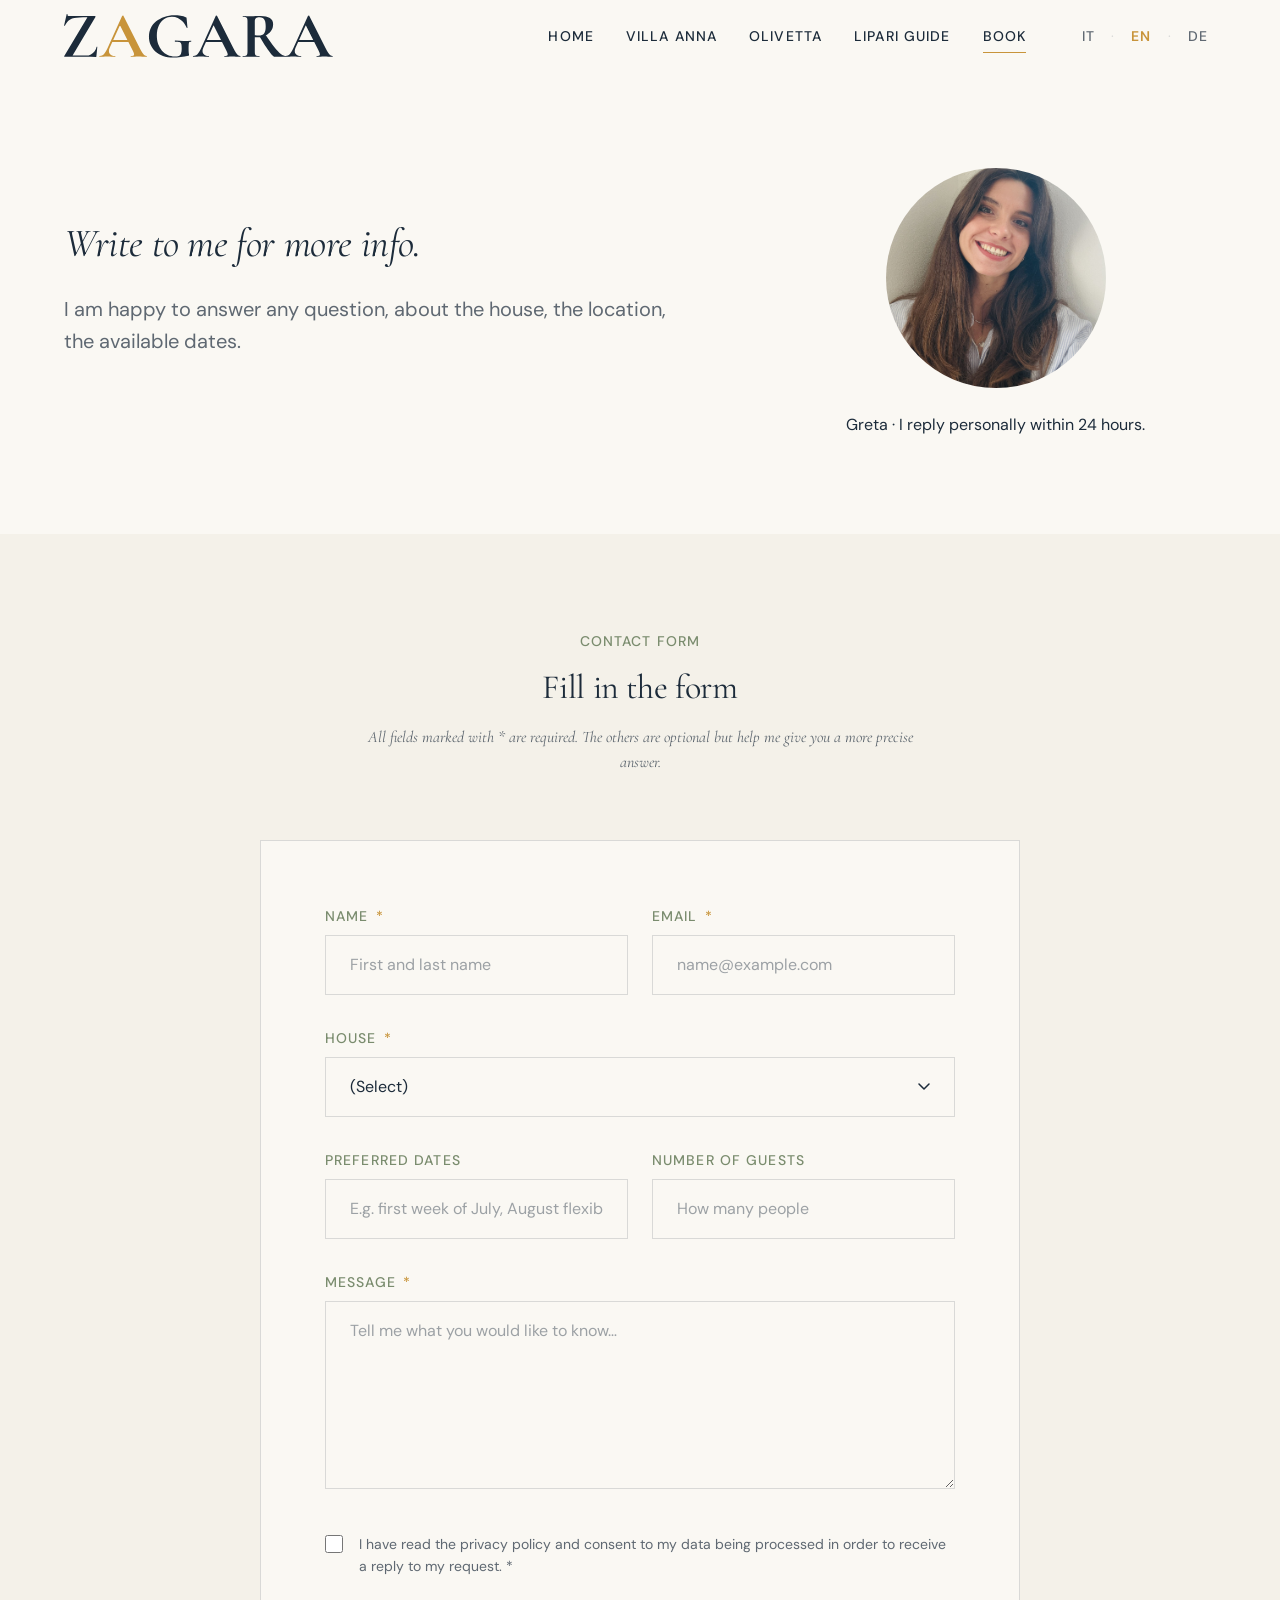
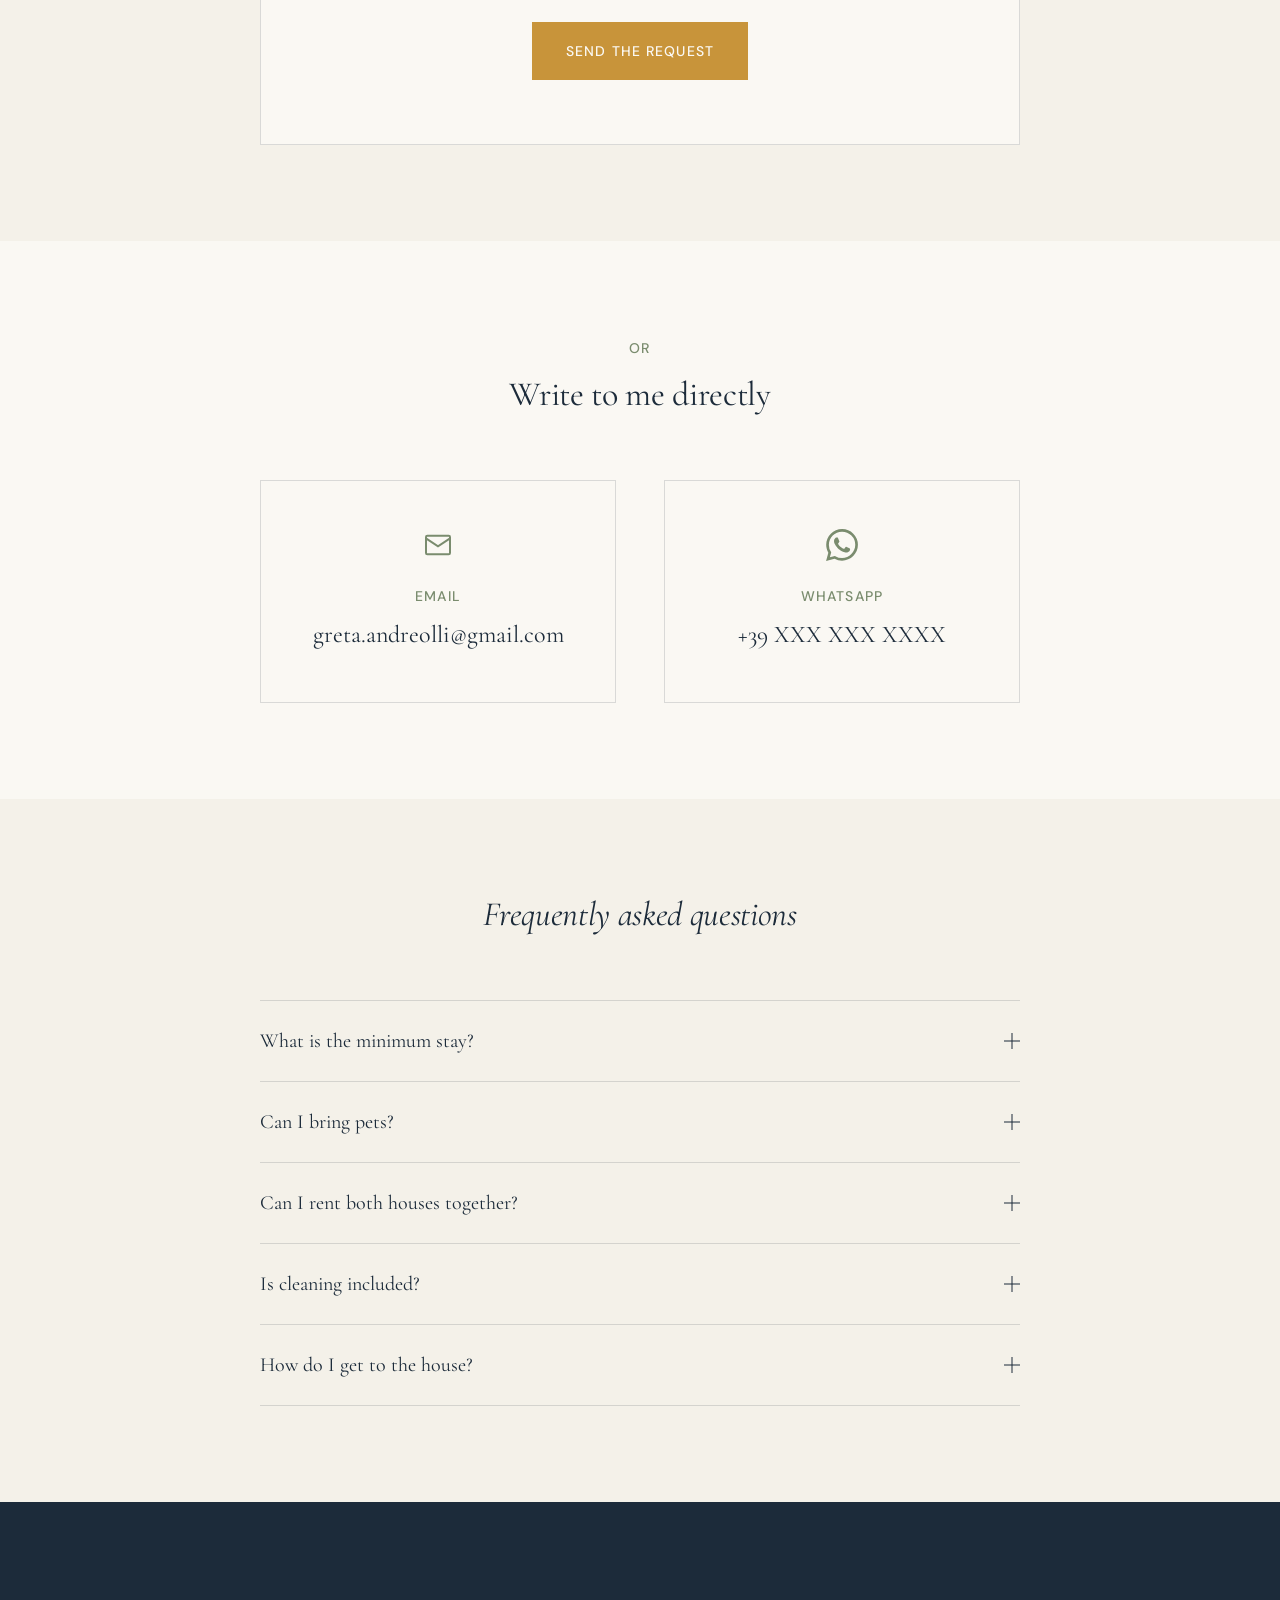
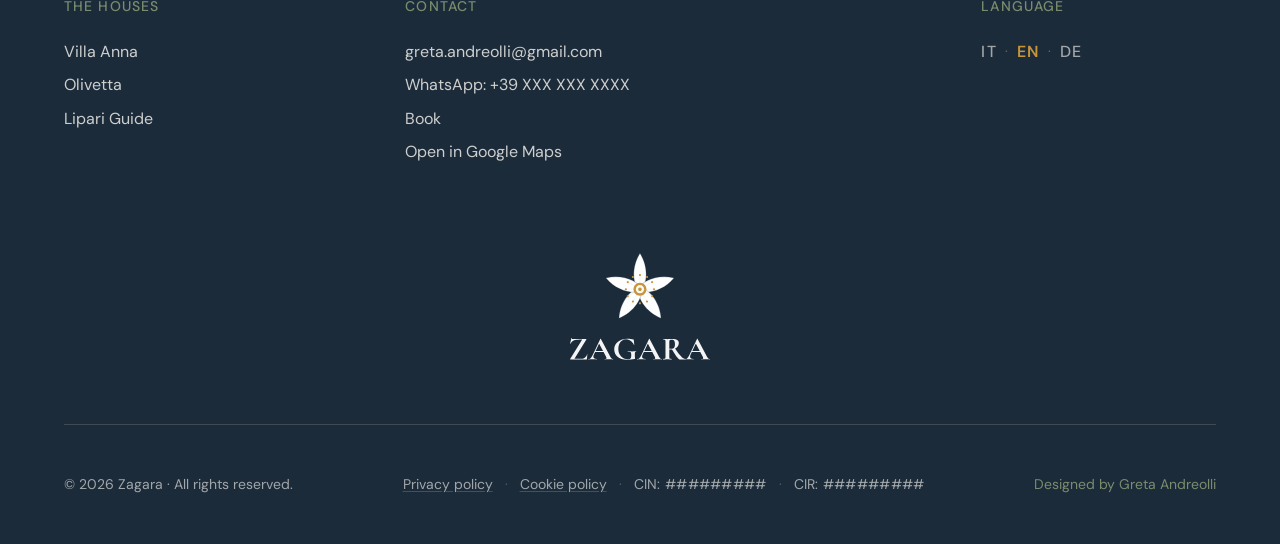
==== commit f554eb25: "Update contatti.html" ====
--- a/contatti.html
+++ b/contatti.html
@@ -45,7 +45,7 @@
 
           <div class="contact-hero__photo">
            <div class="contact-hero__photo-wrapper">
-             <img src="assets/jpg/foto-greta.jpg" alt="Greta, gestione e prenotazioni" width="220" height="220" fetchpriority="high">
+             <img src="jpg-altro/foto-greta.jpg" alt="Greta, gestione e prenotazioni" width="220" height="220" fetchpriority="high">
            </div>
              <p class="contact-hero__caption" data-i18n="contact.photoCaption">
              Greta · Rispondo personalmente entro 24 ore.
@@ -408,4 +408,4 @@
   <script src="js/translation.js"></script>
   <script src="js/contact-form.js"></script>
 </body>
-</html>+</html>
